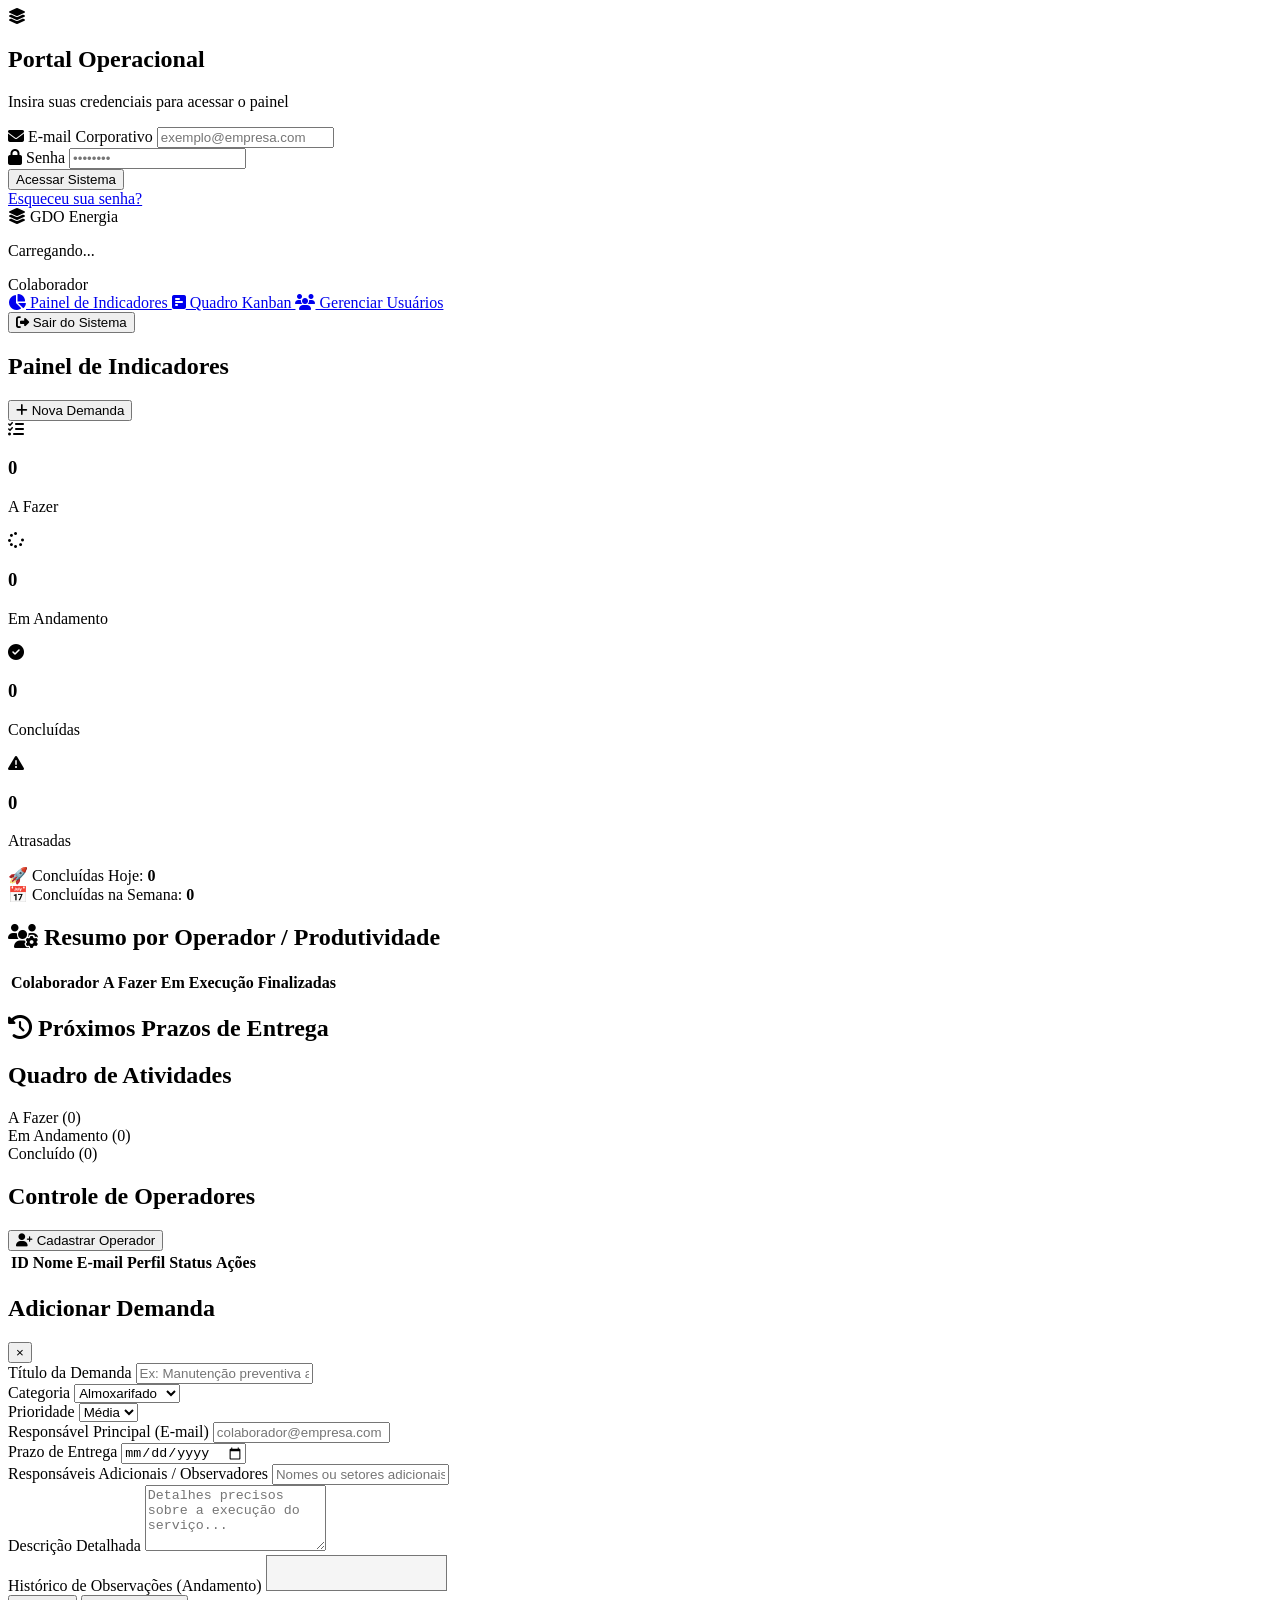
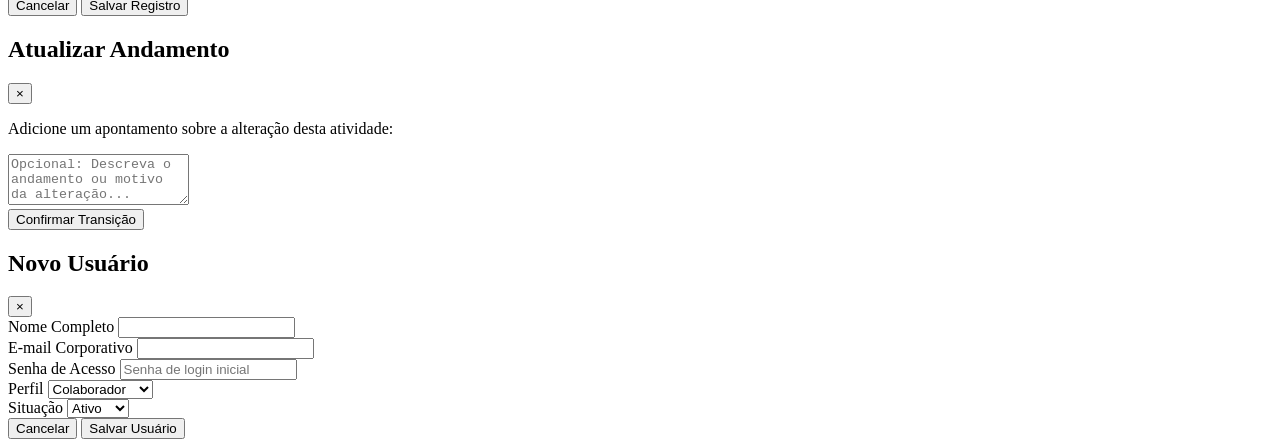
==== index.html @ 44f2352e "Add files via upload" ====
<!DOCTYPE html>
<html lang="pt-BR">
<head>
  <meta charset="UTF-8">
  <meta name="viewport" content="width=device-width, initial-scale=1.0">
  <title>Gestão de Demandas Operacionais</title>
  <link rel="stylesheet" href="css/style.css">
  <link rel="stylesheet" href="https://cdnjs.cloudflare.com/ajax/libs/font-awesome/6.4.0/css/all.min.css">
</head>
<body>

  <div id="screen-login" class="login-container">
    <div class="login-box">
      <div class="login-header">
        <i class="fa-solid fa-layer-group logo-icon"></i>
        <h2>Portal Operacional</h2>
        <p>Insira suas credenciais para acessar o painel</p>
      </div>
      <form id="form-login">
        <div class="form-group">
          <label><i class="fa-solid fa-envelope"></i> E-mail Corporativo</label>
          <input type="email" id="login-email" required placeholder="exemplo@empresa.com">
        </div>
        <div class="form-group">
          <label><i class="fa-solid fa-lock"></i> Senha</label>
          <input type="password" id="login-senha" required placeholder="••••••••">
        </div>
        <button type="submit" class="btn-primary btn-block">Acessar Sistema</button>
      </form>
      <div class="login-footer">
        <a href="#" id="btn-recovery">Esqueceu sua senha?</a>
      </div>
    </div>
  </div>

  <div id="main-layout" class="main-layout hidden">
    
    <aside class="sidebar">
      <div class="sidebar-brand">
        <i class="fa-solid fa-layer-group"></i>
        <span>GDO Energia</span>
      </div>
      <div class="user-profile-info">
        <p id="user-display-name">Carregando...</p>
        <span id="user-display-perfil" class="badge-perfil">Colaborador</span>
      </div>
      <nav class="sidebar-menu">
        <a href="#" class="menu-item active" data-target="view-dashboard" id="menu-dash">
          <i class="fa-solid fa-chart-pie"></i> Painel de Indicadores
        </a>
        <a href="#" class="menu-item" data-target="view-kanban">
          <i class="fa-solid fa-square-poll-horizontal"></i> Quadro Kanban
        </a>
        <a href="#" class="menu-item adm-only" data-target="view-usuarios">
          <i class="fa-solid fa-users"></i> Gerenciar Usuários
        </a>
      </nav>
      <button id="btn-logout" class="btn-logout">
        <i class="fa-solid fa-right-from-bracket"></i> Sair do Sistema
      </button>
    </aside>

    <main class="content-area">
      
      <section id="view-dashboard" class="view-section">
        <header class="section-header">
          <h1>Painel de Indicadores</h1>
          <button id="btn-nova-demanda" class="btn-primary adm-only">
            <i class="fa-solid fa-plus"></i> Nova Demanda
          </button>
        </header>

        <div class="metrics-grid">
          <div class="card-metric">
            <div class="metric-icon blue"><i class="fa-solid fa-list-check"></i></div>
            <div class="metric-data"><h3 id="m-abertas">0</h3><p>A Fazer</p></div>
          </div>
          <div class="card-metric">
            <div class="metric-icon orange"><i class="fa-solid fa-spinner"></i></div>
            <div class="metric-data"><h3 id="m-andamento">0</h3><p>Em Andamento</p></div>
          </div>
          <div class="card-metric">
            <div class="metric-icon green"><i class="fa-solid fa-circle-check"></i></div>
            <div class="metric-data"><h3 id="m-concluidas">0</h3><p>Concluídas</p></div>
          </div>
          <div class="card-metric urgent">
            <div class="metric-icon red"><i class="fa-solid fa-triangle-exclamation"></i></div>
            <div class="metric-data"><h3 id="m-atrasadas">0</h3><p>Atrasadas</p></div>
          </div>
        </div>

        <div class="metrics-grid sub-metrics">
          <div class="card-sub-metric">🚀 Concluídas Hoje: <strong id="m-hoje">0</strong></div>
          <div class="card-sub-metric">📅 Concluídas na Semana: <strong id="m-semana">0</strong></div>
        </div>

        <div class="dashboard-details grid-2x1">
          <div class="data-panel">
            <h2><i class="fa-solid fa-users-gear"></i> Resumo por Operador / Produtividade</h2>
            <div class="table-responsive">
              <table id="table-produtividade">
                <thead>
                  <tr>
                    <th>Colaborador</th>
                    <th>A Fazer</th>
                    <th>Em Execução</th>
                    <th>Finalizadas</th>
                  </tr>
                </thead>
                <tbody></tbody>
              </table>
            </div>
          </div>
          <div class="data-panel">
            <h2><i class="fa-solid fa-clock-rotate-left"></i> Próximos Prazos de Entrega</h2>
            <div id="lista-prazos" class="prazos-lista"></div>
          </div>
        </div>
      </section>

      <section id="view-kanban" class="view-section hidden">
        <header class="section-header">
          <h1>Quadro de Atividades</h1>
        </header>
        <div class="kanban-board">
          <div class="kanban-column" data-status="A Fazer">
            <div class="column-header border-todo">A Fazer (<span id="count-todo">0</span>)</div>
            <div class="kanban-cards" id="col-todo"></div>
          </div>
          <div class="kanban-column" data-status="Em Andamento">
            <div class="column-header border-doing">Em Andamento (<span id="count-doing">0</span>)</div>
            <div class="kanban-cards" id="col-doing"></div>
          </div>
          <div class="kanban-column" data-status="Concluído">
            <div class="column-header border-done">Concluído (<span id="count-done">0</span>)</div>
            <div class="kanban-cards" id="col-done"></div>
          </div>
        </div>
      </section>

      <section id="view-usuarios" class="view-section hidden adm-only">
        <header class="section-header">
          <h1>Controle de Operadores</h1>
          <button id="btn-novo-usuario" class="btn-primary">
            <i class="fa-solid fa-user-plus"></i> Cadastrar Operador
          </button>
        </header>
        <div class="data-panel">
          <div class="table-responsive">
            <table id="table-users">
              <thead>
                <tr>
                  <th>ID</th>
                  <th>Nome</th>
                  <th>E-mail</th>
                  <th>Perfil</th>
                  <th>Status</th>
                  <th>Ações</th>
                </tr>
              </thead>
              <tbody></tbody>
            </table>
          </div>
        </div>
      </section>
    </main>
  </div>

  <div id="modal-demanda" class="modal hidden">
    <div class="modal-content">
      <header class="modal-header">
        <h2 id="modal-demanda-titulo">Adicionar Demanda</h2>
        <button class="close-modal">&times;</button>
      </header>
      <form id="form-demanda">
        <input type="hidden" id="demanda-id">
        <div class="form-group">
          <label>Título da Demanda</label>
          <input type="text" id="demanda-titulo-input" required placeholder="Ex: Manutenção preventiva ar condicionado sala 02">
        </div>
        <div class="form-row">
          <div class="form-group">
            <label>Categoria</label>
            <select id="demanda-categoria" required>
              <option value="Almoxarifado">Almoxarifado</option>
              <option value="Logística">Logística</option>
              <option value="Manutenção">Manutenção</option>
              <option value="Compras">Compras</option>
              <option value="Administrativo">Administrativo</option>
            </select>
          </div>
          <div class="form-group">
            <label>Prioridade</label>
            <select id="demanda-prioridade" required>
              <option value="Baixa">Baixa</option>
              <option value="Média" selected>Média</option>
              <option value="Alta">Alta</option>
            </select>
          </div>
        </div>
        <div class="form-row">
          <div class="form-group">
            <label>Responsável Principal (E-mail)</label>
            <input type="email" id="demanda-responsavel" required placeholder="colaborador@empresa.com">
          </div>
          <div class="form-group">
            <label>Prazo de Entrega</label>
            <input type="date" id="demanda-prazo" required>
          </div>
        </div>
        <div class="form-group">
          <label>Responsáveis Adicionais / Observadores</label>
          <input type="text" id="demanda-adicionais" placeholder="Nomes ou setores adicionais">
        </div>
        <div class="form-group">
          <label>Descrição Detalhada</label>
          <textarea id="demanda-descricao" rows="4" placeholder="Detalhes precisos sobre a execução do serviço..."></textarea>
        </div>
        <div class="form-group">
          <label>Histórico de Observações (Andamento)</label>
          <textarea id="demanda-observacoes-fixas" readonly rows="2" style="background:#f5f5f5; resize:none;"></textarea>
        </div>
        <footer class="modal-footer">
          <button type="button" class="btn-secondary close-modal">Cancelar</button>
          <button type="submit" class="btn-primary">Salvar Registro</button>
        </footer>
      </form>
    </div>
  </div>

  <div id="modal-status-obs" class="modal hidden">
    <div class="modal-content modal-small">
      <header class="modal-header">
        <h2>Atualizar Andamento</h2>
        <button class="close-modal">&times;</button>
      </header>
      <div class="modal-body">
        <p>Adicione um apontamento sobre a alteração desta atividade:</p>
        <textarea id="status-obs-text" rows="3" placeholder="Opcional: Descreva o andamento ou motivo da alteração..."></textarea>
      </div>
      <footer class="modal-footer">
        <button id="btn-status-confirmar" class="btn-primary btn-block">Confirmar Transição</button>
      </footer>
    </div>
  </div>

  <div id="modal-usuario" class="modal hidden">
    <div class="modal-content modal-small">
      <header class="modal-header">
        <h2 id="modal-user-titulo">Novo Usuário</h2>
        <button class="close-modal">&times;</button>
      </header>
      <form id="form-usuario">
        <input type="hidden" id="user-id">
        <div class="form-group">
          <label>Nome Completo</label>
          <input type="text" id="user-nome" required>
        </div>
        <div class="form-group">
          <label>E-mail Corporativo</label>
          <input type="email" id="user-email" required>
        </div>
        <div class="form-group">
          <label>Senha de Acesso</label>
          <input type="text" id="user-senha" required placeholder="Senha de login inicial">
        </div>
        <div class="form-row">
          <div class="form-group">
            <label>Perfil</label>
            <select id="user-perfil" required>
              <option value="Colaborador">Colaborador</option>
              <option value="Administrador">Administrador</option>
            </select>
          </div>
          <div class="form-group">
            <label>Situação</label>
            <select id="user-status" required>
              <option value="Ativo">Ativo</option>
              <option value="Inativo">Inativo</option>
            </select>
          </div>
        </div>
        <footer class="modal-footer">
          <button type="button" class="btn-secondary close-modal">Cancelar</button>
          <button type="submit" class="btn-primary">Salvar Usuário</button>
        </footer>
      </form>
    </div>
  </div>

  <script src="js/app.js"></script>
</body>
</html>
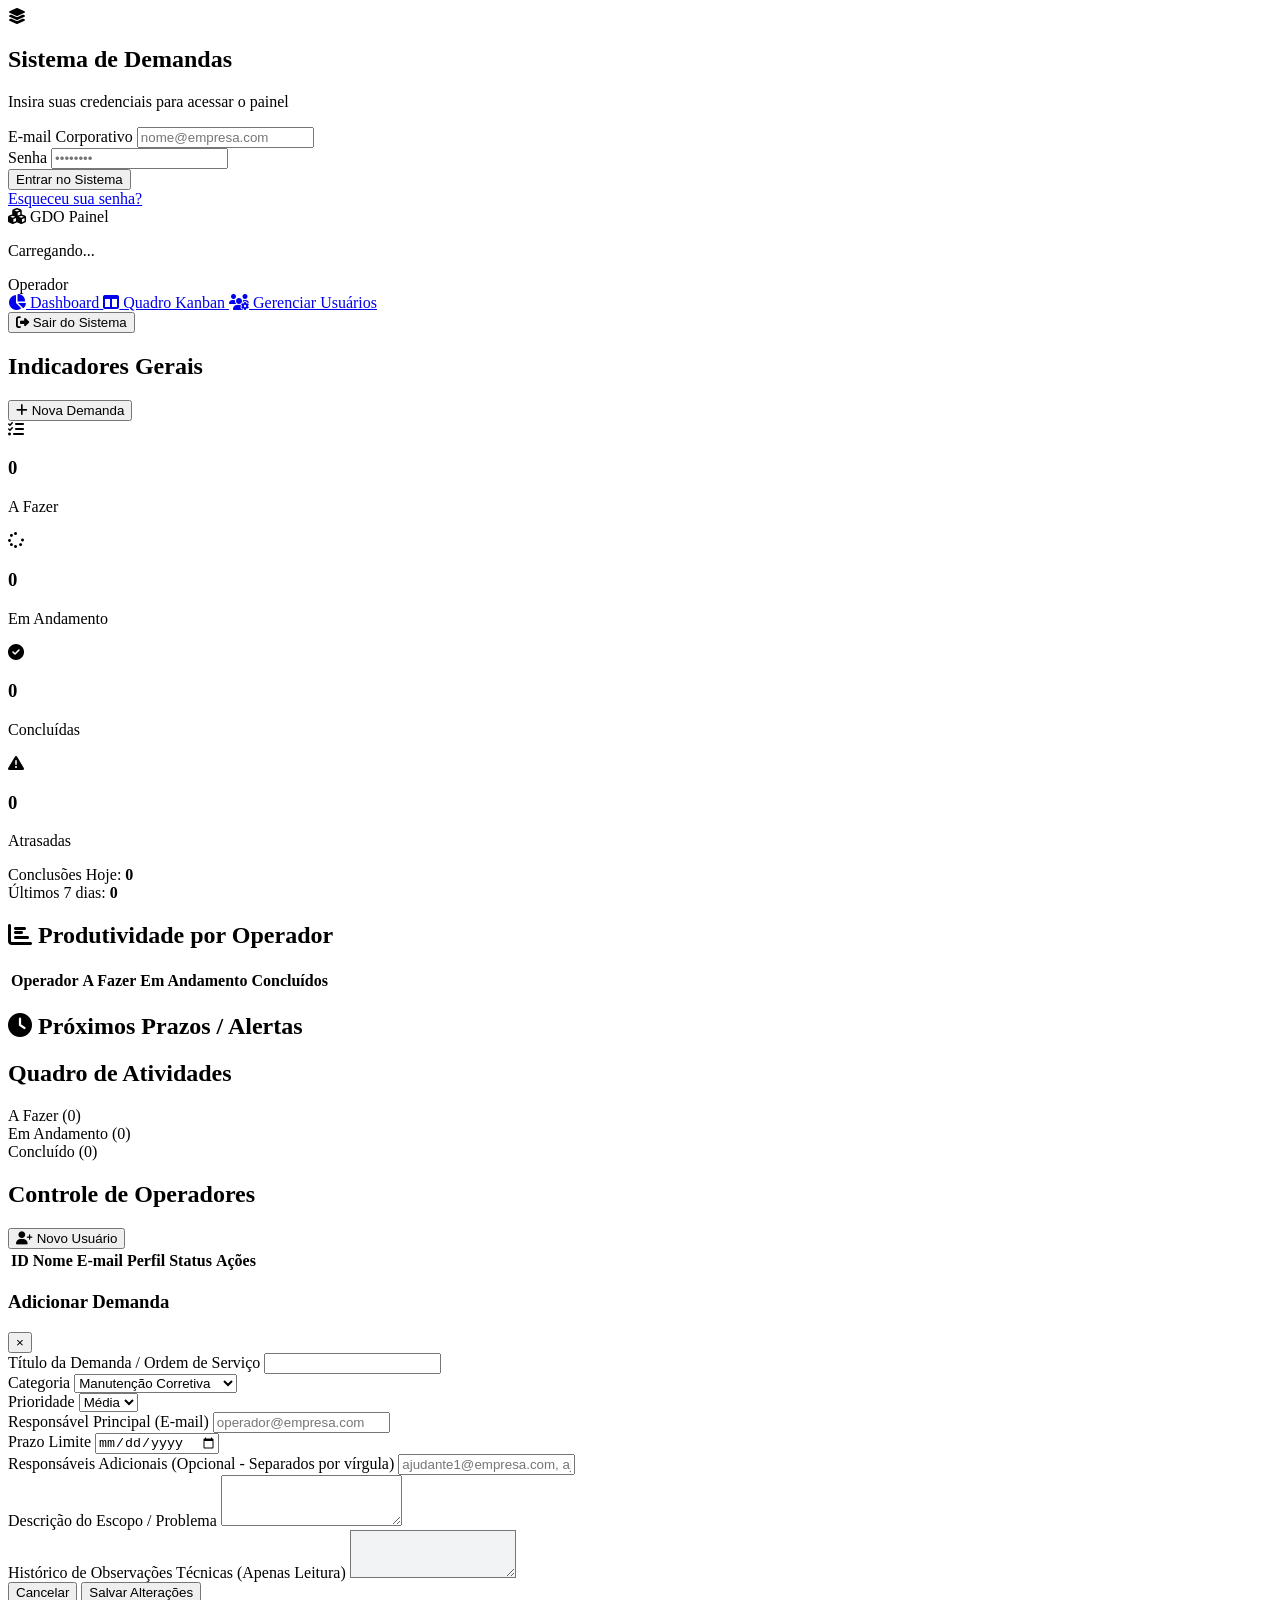
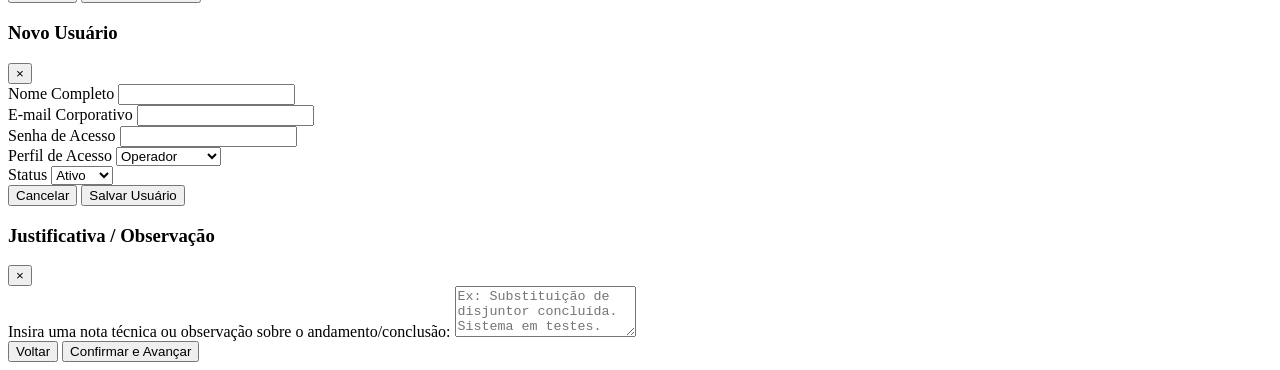
==== commit dc80782f: "Add files via upload" ====
--- a/index.html
+++ b/index.html
@@ -3,73 +3,80 @@
 <head>
   <meta charset="UTF-8">
   <meta name="viewport" content="width=device-width, initial-scale=1.0">
-  <title>Gestão de Demandas Operacionais</title>
+  <title>Sistema de Gestão de Demandas</title>
+  <!-- Link para o CSS que está na pasta css/ -->
   <link rel="stylesheet" href="css/style.css">
+  <!-- FontAwesome para os ícones modernos -->
   <link rel="stylesheet" href="https://cdnjs.cloudflare.com/ajax/libs/font-awesome/6.4.0/css/all.min.css">
 </head>
 <body>
 
+  <!-- TELA DE LOGIN -->
   <div id="screen-login" class="login-container">
     <div class="login-box">
       <div class="login-header">
-        <i class="fa-solid fa-layer-group logo-icon"></i>
-        <h2>Portal Operacional</h2>
+        <div class="logo-icon"><i class="fa-solid fa-layer-group"></i></div>
+        <h2>Sistema de Demandas</h2>
         <p>Insira suas credenciais para acessar o painel</p>
       </div>
       <form id="form-login">
         <div class="form-group">
-          <label><i class="fa-solid fa-envelope"></i> E-mail Corporativo</label>
-          <input type="email" id="login-email" required placeholder="exemplo@empresa.com">
-        </div>
-        <div class="form-group">
-          <label><i class="fa-solid fa-lock"></i> Senha</label>
-          <input type="password" id="login-senha" required placeholder="••••••••">
-        </div>
-        <button type="submit" class="btn-primary btn-block">Acessar Sistema</button>
+          <label for="login-email">E-mail Corporativo</label>
+          <input type="email" id="login-email" placeholder="nome@empresa.com" required>
+        </div>
+        <div class="form-group">
+          <label for="login-senha">Senha</label>
+          <input type="password" id="login-senha" placeholder="••••••••" required>
+        </div>
+        <button type="submit" class="btn-primary btn-block">Entrar no Sistema</button>
+        <div class="login-footer">
+          <a href="#" id="btn-recovery">Esqueceu sua senha?</a>
+        </div>
       </form>
-      <div class="login-footer">
-        <a href="#" id="btn-recovery">Esqueceu sua senha?</a>
-      </div>
     </div>
   </div>
 
+  <!-- LAYOUT PRINCIPAL (DASHBOARD) -->
   <div id="main-layout" class="main-layout hidden">
-    
+    <!-- BARRA LATERAL (SIDEBAR) -->
     <aside class="sidebar">
       <div class="sidebar-brand">
-        <i class="fa-solid fa-layer-group"></i>
-        <span>GDO Energia</span>
+        <i class="fa-solid fa-cubes"></i>
+        <span>GDO Painel</span>
       </div>
       <div class="user-profile-info">
         <p id="user-display-name">Carregando...</p>
-        <span id="user-display-perfil" class="badge-perfil">Colaborador</span>
+        <span id="user-display-perfil" class="badge-perfil">Operador</span>
       </div>
       <nav class="sidebar-menu">
-        <a href="#" class="menu-item active" data-target="view-dashboard" id="menu-dash">
-          <i class="fa-solid fa-chart-pie"></i> Painel de Indicadores
+        <a href="#" class="menu-item active" data-target="view-dashboard">
+          <i class="fa-solid fa-chart-pie"></i> Dashboard
         </a>
         <a href="#" class="menu-item" data-target="view-kanban">
-          <i class="fa-solid fa-square-poll-horizontal"></i> Quadro Kanban
+          <i class="fa-solid fa-table-columns"></i> Quadro Kanban
         </a>
         <a href="#" class="menu-item adm-only" data-target="view-usuarios">
-          <i class="fa-solid fa-users"></i> Gerenciar Usuários
+          <i class="fa-solid fa-users-gear"></i> Gerenciar Usuários
         </a>
       </nav>
-      <button id="btn-logout" class="btn-logout">
+      <button id="btn-logout" class="menu-item btn-logout">
         <i class="fa-solid fa-right-from-bracket"></i> Sair do Sistema
       </button>
     </aside>
 
+    <!-- ÁREA DE CONTEÚDO DINÂMICO -->
     <main class="content-area">
       
+      <!-- SEÇÃO 1: DASHBOARD -->
       <section id="view-dashboard" class="view-section">
-        <header class="section-header">
-          <h1>Painel de Indicadores</h1>
+        <div class="section-header">
+          <h1>Indicadores Gerais</h1>
           <button id="btn-nova-demanda" class="btn-primary adm-only">
             <i class="fa-solid fa-plus"></i> Nova Demanda
           </button>
-        </header>
-
+        </div>
+        
+        <!-- CARDS DE MÉTRICAS -->
         <div class="metrics-grid">
           <div class="card-metric">
             <div class="metric-icon blue"><i class="fa-solid fa-list-check"></i></div>
@@ -90,61 +97,67 @@
         </div>
 
         <div class="metrics-grid sub-metrics">
-          <div class="card-sub-metric">🚀 Concluídas Hoje: <strong id="m-hoje">0</strong></div>
-          <div class="card-sub-metric">📅 Concluídas na Semana: <strong id="m-semana">0</strong></div>
-        </div>
-
-        <div class="dashboard-details grid-2x1">
+          <div class="card-sub-metric">Conclusões Hoje: <strong id="m-hoje" style="color:var(--status-done)">0</strong></div>
+          <div class="card-sub-metric">Últimos 7 dias: <strong id="m-semana" style="color:var(--status-todo)">0</strong></div>
+        </div>
+
+        <!-- PAINÉIS DE DADOS -->
+        <div class="grid-2x1">
           <div class="data-panel">
-            <h2><i class="fa-solid fa-users-gear"></i> Resumo por Operador / Produtividade</h2>
+            <h2><i class="fa-solid fa-chart-bar"></i> Produtividade por Operador</h2>
             <div class="table-responsive">
               <table id="table-produtividade">
                 <thead>
                   <tr>
-                    <th>Colaborador</th>
+                    <th>Operador</th>
                     <th>A Fazer</th>
-                    <th>Em Execução</th>
-                    <th>Finalizadas</th>
+                    <th>Em Andamento</th>
+                    <th>Concluídos</th>
                   </tr>
                 </thead>
-                <tbody></tbody>
+                <tbody><!-- Inserido dinamicamente --></tbody>
               </table>
             </div>
           </div>
+          
           <div class="data-panel">
-            <h2><i class="fa-solid fa-clock-rotate-left"></i> Próximos Prazos de Entrega</h2>
-            <div id="lista-prazos" class="prazos-lista"></div>
+            <h2><i class="fa-solid fa-clock"></i> Próximos Prazos / Alertas</h2>
+            <div id="lista-prazos" class="prazos-lista">
+              <!-- Inserido dinamicamente -->
+            </div>
           </div>
         </div>
       </section>
 
+      <!-- SEÇÃO 2: KANBAN -->
       <section id="view-kanban" class="view-section hidden">
-        <header class="section-header">
+        <div class="section-header">
           <h1>Quadro de Atividades</h1>
-        </header>
+        </div>
         <div class="kanban-board">
-          <div class="kanban-column" data-status="A Fazer">
+          <div class="kanban-column">
             <div class="column-header border-todo">A Fazer (<span id="count-todo">0</span>)</div>
-            <div class="kanban-cards" id="col-todo"></div>
-          </div>
-          <div class="kanban-column" data-status="Em Andamento">
+            <div id="col-todo" class="kanban-cards"></div>
+          </div>
+          <div class="kanban-column">
             <div class="column-header border-doing">Em Andamento (<span id="count-doing">0</span>)</div>
-            <div class="kanban-cards" id="col-doing"></div>
-          </div>
-          <div class="kanban-column" data-status="Concluído">
+            <div id="col-doing" class="kanban-cards"></div>
+          </div>
+          <div class="kanban-column">
             <div class="column-header border-done">Concluído (<span id="count-done">0</span>)</div>
-            <div class="kanban-cards" id="col-done"></div>
+            <div id="col-done" class="kanban-cards"></div>
           </div>
         </div>
       </section>
 
-      <section id="view-usuarios" class="view-section hidden adm-only">
-        <header class="section-header">
+      <!-- SEÇÃO 3: USUÁRIOS -->
+      <section id="view-usuarios" class="view-section hidden">
+        <div class="section-header">
           <h1>Controle de Operadores</h1>
           <button id="btn-novo-usuario" class="btn-primary">
-            <i class="fa-solid fa-user-plus"></i> Cadastrar Operador
+            <i class="fa-solid fa-user-plus"></i> Novo Usuário
           </button>
-        </header>
+        </div>
         <div class="data-panel">
           <div class="table-responsive">
             <table id="table-users">
@@ -158,35 +171,37 @@
                   <th>Ações</th>
                 </tr>
               </thead>
-              <tbody></tbody>
+              <tbody><!-- Inserido dinamicamente --></tbody>
             </table>
           </div>
         </div>
       </section>
+
     </main>
   </div>
 
+  <!-- MODAL: DEMANDA (CADASTRO/EDIÇÃO) -->
   <div id="modal-demanda" class="modal hidden">
     <div class="modal-content">
-      <header class="modal-header">
-        <h2 id="modal-demanda-titulo">Adicionar Demanda</h2>
+      <div class="modal-header">
+        <h3 id="modal-demanda-titulo">Adicionar Demanda</h3>
         <button class="close-modal">&times;</button>
-      </header>
+      </div>
       <form id="form-demanda">
         <input type="hidden" id="demanda-id">
         <div class="form-group">
-          <label>Título da Demanda</label>
-          <input type="text" id="demanda-titulo-input" required placeholder="Ex: Manutenção preventiva ar condicionado sala 02">
+          <label>Título da Demanda / Ordem de Serviço</label>
+          <input type="text" id="demanda-titulo-input" required>
         </div>
         <div class="form-row">
           <div class="form-group">
             <label>Categoria</label>
             <select id="demanda-categoria" required>
-              <option value="Almoxarifado">Almoxarifado</option>
-              <option value="Logística">Logística</option>
-              <option value="Manutenção">Manutenção</option>
-              <option value="Compras">Compras</option>
-              <option value="Administrativo">Administrativo</option>
+              <option value="Manutenção Corretiva">Manutenção Corretiva</option>
+              <option value="Manutenção Preventiva">Manutenção Preventiva</option>
+              <option value="Inspeção de Segurança">Inspeção de Segurança</option>
+              <option value="Instalação/Projetos">Instalação/Projetos</option>
+              <option value="Outros">Outros</option>
             </select>
           </div>
           <div class="form-group">
@@ -201,55 +216,40 @@
         <div class="form-row">
           <div class="form-group">
             <label>Responsável Principal (E-mail)</label>
-            <input type="email" id="demanda-responsavel" required placeholder="colaborador@empresa.com">
-          </div>
-          <div class="form-group">
-            <label>Prazo de Entrega</label>
+            <input type="email" id="demanda-responsavel" placeholder="operador@empresa.com" required>
+          </div>
+          <div class="form-group">
+            <label>Prazo Limite</label>
             <input type="date" id="demanda-prazo" required>
           </div>
         </div>
         <div class="form-group">
-          <label>Responsáveis Adicionais / Observadores</label>
-          <input type="text" id="demanda-adicionais" placeholder="Nomes ou setores adicionais">
-        </div>
-        <div class="form-group">
-          <label>Descrição Detalhada</label>
-          <textarea id="demanda-descricao" rows="4" placeholder="Detalhes precisos sobre a execução do serviço..."></textarea>
-        </div>
-        <div class="form-group">
-          <label>Histórico de Observações (Andamento)</label>
-          <textarea id="demanda-observacoes-fixas" readonly rows="2" style="background:#f5f5f5; resize:none;"></textarea>
-        </div>
-        <footer class="modal-footer">
+          <label>Responsáveis Adicionais (Opcional - Separados por vírgula)</label>
+          <input type="text" id="demanda-adicionais" placeholder="ajudante1@empresa.com, ajudante2@empresa.com">
+        </div>
+        <div class="form-group">
+          <label>Descrição do Escopo / Problema</label>
+          <textarea id="demanda-descricao" rows="3" required></textarea>
+        </div>
+        <div class="form-group">
+          <label>Histórico de Observações Técnicas (Apenas Leitura)</label>
+          <textarea id="demanda-observacoes-fixas" rows="3" readonly style="background:#f1f3f5; color:#555; font-size:12px;"></textarea>
+        </div>
+        <div class="modal-footer">
           <button type="button" class="btn-secondary close-modal">Cancelar</button>
-          <button type="submit" class="btn-primary">Salvar Registro</button>
-        </footer>
+          <button type="submit" class="btn-primary">Salvar Alterações</button>
+        </div>
       </form>
     </div>
   </div>
 
-  <div id="modal-status-obs" class="modal hidden">
-    <div class="modal-content modal-small">
-      <header class="modal-header">
-        <h2>Atualizar Andamento</h2>
-        <button class="close-modal">&times;</button>
-      </header>
-      <div class="modal-body">
-        <p>Adicione um apontamento sobre a alteração desta atividade:</p>
-        <textarea id="status-obs-text" rows="3" placeholder="Opcional: Descreva o andamento ou motivo da alteração..."></textarea>
-      </div>
-      <footer class="modal-footer">
-        <button id="btn-status-confirmar" class="btn-primary btn-block">Confirmar Transição</button>
-      </footer>
-    </div>
-  </div>
-
+  <!-- MODAL: USUÁRIO (CADASTRO/EDIÇÃO) -->
   <div id="modal-usuario" class="modal hidden">
     <div class="modal-content modal-small">
-      <header class="modal-header">
-        <h2 id="modal-user-titulo">Novo Usuário</h2>
+      <div class="modal-header">
+        <h3 id="modal-user-titulo">Novo Usuário</h3>
         <button class="close-modal">&times;</button>
-      </header>
+      </div>
       <form id="form-usuario">
         <input type="hidden" id="user-id">
         <div class="form-group">
@@ -262,32 +262,53 @@
         </div>
         <div class="form-group">
           <label>Senha de Acesso</label>
-          <input type="text" id="user-senha" required placeholder="Senha de login inicial">
+          <input type="text" id="user-senha" required>
         </div>
         <div class="form-row">
           <div class="form-group">
-            <label>Perfil</label>
+            <label>Perfil de Acesso</label>
             <select id="user-perfil" required>
-              <option value="Colaborador">Colaborador</option>
+              <option value="Operador">Operador</option>
               <option value="Administrador">Administrador</option>
             </select>
           </div>
           <div class="form-group">
-            <label>Situação</label>
+            <label>Status</label>
             <select id="user-status" required>
               <option value="Ativo">Ativo</option>
               <option value="Inativo">Inativo</option>
             </select>
           </div>
         </div>
-        <footer class="modal-footer">
+        <div class="modal-footer">
           <button type="button" class="btn-secondary close-modal">Cancelar</button>
           <button type="submit" class="btn-primary">Salvar Usuário</button>
-        </footer>
+        </div>
       </form>
     </div>
   </div>
 
+  <!-- MODAL: TRANSIÇÃO DE STATUS E OBSERVAÇÃO -->
+  <div id="modal-status-obs" class="modal hidden">
+    <div class="modal-content modal-small">
+      <div class="modal-header">
+        <h3>Justificativa / Observação</h3>
+        <button class="close-modal">&times;</button>
+      </div>
+      <div class="modal-body">
+        <div class="form-group">
+          <label>Insira uma nota técnica ou observação sobre o andamento/conclusão:</label>
+          <textarea id="status-obs-text" rows="3" placeholder="Ex: Substituição de disjuntor concluída. Sistema em testes."></textarea>
+        </div>
+      </div>
+      <div class="modal-footer">
+        <button type="button" class="btn-secondary close-modal">Voltar</button>
+        <button type="button" id="btn-status-confirmar" class="btn-primary">Confirmar e Avançar</button>
+      </div>
+    </div>
+  </div>
+
+  <!-- Link para a lógica do sistema -->
   <script src="js/app.js"></script>
 </body>
 </html>
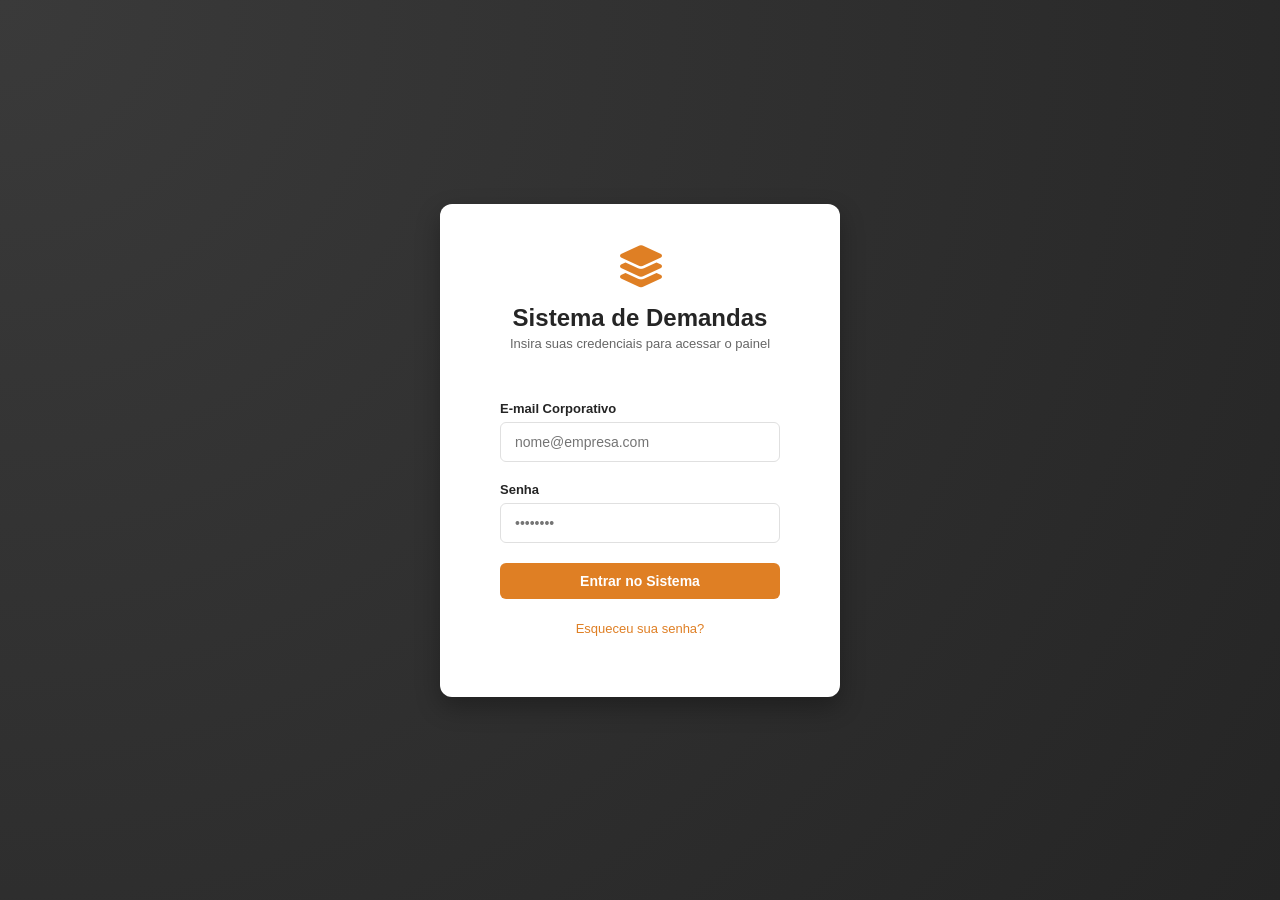
==== commit 165d795d: "Update index.html" ====
--- a/index.html
+++ b/index.html
@@ -311,4 +311,4 @@
   <!-- Link para a lógica do sistema -->
   <script src="js/app.js"></script>
 </body>
-</html>+</html>
--- a/css/style.css
+++ b/css/style.css
@@ -0,0 +1,172 @@
+:root {
+  --primary: #DF7F24;
+  --primary-hover: #c46a1b;
+  --dark: #252525;
+  --light-bg: #F8F9FA;
+  --white: #FFFFFF;
+  --gray-border: #E0E0E0;
+  --text-main: #333333;
+  --text-muted: #666666;
+  --status-todo: #4A90E2;
+  --status-doing: #DF7F24;
+  --status-done: #2ECC71;
+  --danger: #E74C3C;
+}
+
+* {
+  box-sizing: border-box;
+  margin: 0;
+  padding: 0;
+  font-family: 'Segoe UI', Tahoma, Geneva, Verdana, sans-serif;
+}
+
+body {
+  background-color: var(--light-bg);
+  color: var(--text-main);
+  height: 100vh;
+  overflow: hidden;
+}
+
+.hidden { display: none !important; }
+.btn-block { width: 100%; }
+
+button {
+  cursor: pointer;
+  border: none;
+  border-radius: 6px;
+  padding: 10px 16px;
+  font-weight: 600;
+  transition: all 0.2s ease;
+  font-size: 14px;
+}
+
+.btn-primary { background-color: var(--primary); color: var(--white); }
+.btn-primary:hover { background-color: var(--primary-hover); }
+.btn-secondary { background-color: var(--gray-border); color: var(--dark); }
+.btn-secondary:hover { background-color: #ccc; }
+
+/* TELA DE LOGIN */
+.login-container {
+  height: 100vh;
+  display: flex;
+  justify-content: center;
+  align-items: center;
+  background: radial-gradient(circle at top left, #3a3a3a 0%, #252525 100%);
+}
+.login-box {
+  background: var(--white);
+  padding: 40px;
+  border-radius: 12px;
+  width: 100%;
+  max-width: 400px;
+  box-shadow: 0 10px 25px rgba(0,0,0,0.3);
+}
+.login-header { text-align: center; margin-bottom: 30px; }
+.logo-icon { font-size: 42px; color: var(--primary); margin-bottom: 12px; }
+.login-header h2 { color: var(--dark); font-size: 24px; }
+.login-header p { color: var(--text-muted); font-size: 13px; margin-top: 4px; }
+
+/* CAMPOS DE FORMULÁRIO */
+.form-group { margin-bottom: 20px; }
+.form-group label { display: block; font-size: 13px; font-weight: 600; margin-bottom: 6px; color: var(--dark); }
+.form-group input, .form-group select, .form-group textarea {
+  width: 100%; padding: 11px 14px; border: 1px solid var(--gray-border); border-radius: 6px; font-size: 14px; outline: none;
+}
+.form-group input:focus, .form-group select:focus, .form-group textarea:focus { border-color: var(--primary); }
+.form-row { display: grid; grid-template-columns: 1fr 1fr; gap: 15px; }
+.login-footer { text-align: center; margin-top: 20px; }
+.login-footer a { color: var(--primary); text-decoration: none; font-size: 13px; }
+
+/* LAYOUT DASHBOARD */
+.main-layout { display: flex; height: 100vh; width: 100vw; }
+.sidebar {
+  width: 260px; background-color: var(--dark); color: var(--white); display: flex; flex-direction: column; padding: 24px 16px; flex-shrink: 0;
+}
+.sidebar-brand { display: flex; align-items: center; gap: 12px; font-size: 20px; font-weight: 700; color: var(--primary); margin-bottom: 30px; padding-left: 8px; }
+.user-profile-info { background: rgba(255,255,255,0.05); padding: 12px; border-radius: 8px; margin-bottom: 25px; }
+.user-profile-info p { font-size: 14px; font-weight: 600; white-space: nowrap; overflow: hidden; text-overflow: ellipsis; }
+.badge-perfil { display: inline-block; font-size: 11px; background: var(--primary); color: var(--white); padding: 2px 8px; border-radius: 10px; margin-top: 4px; }
+
+.sidebar-menu { display: flex; flex-direction: column; gap: 8px; flex-grow: 1; }
+.menu-item {
+  color: #B3B3B3; text-decoration: none; padding: 12px; border-radius: 6px; display: flex; align-items: center; gap: 12px; font-size: 14px; font-weight: 500; transition: all 0.2s;
+}
+.menu-item:hover, .menu-item.active { background-color: rgba(255,255,255,0.1); color: var(--white); }
+.menu-item.active { border-left: 4px solid var(--primary); background-color: rgba(223, 127, 36, 0.1); }
+.btn-logout { background: transparent; color: #E74C3C; text-align: left; padding: 12px; font-size: 14px; }
+.btn-logout:hover { background: rgba(231, 76, 60, 0.1); }
+
+.content-area { flex-grow: 1; padding: 30px; overflow-y: auto; height: 100vh; }
+.section-header { display: flex; justify-content: space-between; align-items: center; margin-bottom: 25px; border-bottom: 1px solid var(--gray-border); padding-bottom: 15px; }
+.section-header h1 { font-size: 24px; color: var(--dark); }
+
+/* QUADRO METRICAS */
+.metrics-grid { display: grid; grid-template-columns: repeat(auto-fit, minmax(220px, 1fr)); gap: 20px; margin-bottom: 20px; }
+.card-metric { background: var(--white); padding: 20px; border-radius: 8px; display: flex; align-items: center; gap: 20px; box-shadow: 0 2px 8px rgba(0,0,0,0.04); }
+.metric-icon { width: 50px; height: 50px; border-radius: 50%; display: flex; justify-content: center; align-items: center; font-size: 20px; }
+.metric-icon.blue { background: rgba(74,144,226,0.1); color: var(--status-todo); }
+.metric-icon.orange { background: rgba(223,127,36,0.1); color: var(--status-doing); }
+.metric-icon.green { background: rgba(46,204,113,0.1); color: var(--status-done); }
+.metric-icon.red { background: rgba(231,76,60,0.1); color: var(--danger); }
+.card-metric.urgent { border-left: 4px solid var(--danger); }
+.metric-data h3 { font-size: 26px; color: var(--dark); }
+.metric-data p { font-size: 13px; color: var(--text-muted); font-weight: 500; }
+.sub-metrics { grid-template-columns: 1fr 1fr; }
+.card-sub-metric { background: var(--white); padding: 12px; border-radius: 6px; text-align: center; font-size: 14px; box-shadow: 0 2px 4px rgba(0,0,0,0.02); }
+
+/* PANELS & TABLES */
+.grid-2x1 { display: grid; grid-template-columns: 2fr 1fr; gap: 20px; margin-top: 10px; }
+.data-panel { background: var(--white); padding: 20px; border-radius: 8px; box-shadow: 0 2px 8px rgba(0,0,0,0.04); }
+.data-panel h2 { font-size: 16px; margin-bottom: 15px; color: var(--dark); display: flex; align-items: center; gap: 10px; }
+.table-responsive { width: 100%; overflow-x: auto; }
+table { width: 100%; border-collapse: collapse; text-align: left; font-size: 14px; }
+table th { background: #F1F3F5; padding: 12px; font-weight: 600; color: var(--dark); }
+table td { padding: 12px; border-bottom: 1px solid var(--gray-border); }
+
+.prazos-lista { display: flex; flex-direction: column; gap: 10px; }
+.prazo-item { display: flex; justify-content: space-between; padding: 10px; background: var(--light-bg); border-radius: 6px; font-size: 13px; }
+.prazo-item.atrasado { border-left: 3px solid var(--danger); }
+
+/* KANBAN */
+.kanban-board { display: grid; grid-template-columns: repeat(3, 1fr); gap: 20px; height: calc(100vh - 140px); align-items: stretch; }
+.kanban-column { background: #F1F3F5; border-radius: 8px; display: flex; flex-direction: column; padding: 15px; }
+.column-header { font-weight: 700; padding-bottom: 12px; margin-bottom: 15px; font-size: 15px; }
+.border-todo { border-bottom: 3px solid var(--status-todo); color: var(--status-todo); }
+.border-doing { border-bottom: 3px solid var(--status-doing); color: var(--status-doing); }
+.border-done { border-bottom: 3px solid var(--status-done); color: var(--status-done); }
+.kanban-cards { display: flex; flex-direction: column; gap: 12px; overflow-y: auto; flex-grow: 1; padding-right: 4px; }
+
+.card-demanda { background: var(--white); padding: 15px; border-radius: 6px; box-shadow: 0 2px 4px rgba(0,0,0,0.05); display: flex; flex-direction: column; gap: 8px; }
+.card-demanda h4 { font-size: 14px; color: var(--dark); }
+.card-meta { display: flex; justify-content: space-between; font-size: 11px; color: var(--text-muted); font-weight: 500; }
+.badge-prioridade { padding: 2px 6px; border-radius: 4px; font-weight: 600; }
+.badge-prioridade.Alta { background: rgba(231,76,60,0.1); color: var(--danger); }
+.badge-prioridade.Média { background: rgba(223,127,36,0.1); color: var(--primary); }
+.badge-prioridade.Baixa { background: #E0E0E0; color: #555; }
+.card-actions { display: flex; gap: 8px; margin-top: 5px; }
+.btn-card-xs { padding: 5px 8px; font-size: 11px; border-radius: 4px; flex-grow: 1; text-align: center; }
+
+/* MODAIS */
+.modal { position: fixed; top: 0; left: 0; width: 100vw; height: 100vh; background: rgba(0,0,0,0.4); display: flex; justify-content: center; align-items: center; z-index: 1000; backdrop-filter: blur(2px); }
+.modal-content { background: var(--white); border-radius: 10px; width: 90%; max-width: 600px; box-shadow: 0 10px 30px rgba(0,0,0,0.2); animation: slideDown 0.2s ease-out; }
+.modal-small { max-width: 450px; }
+.modal-header { padding: 20px; border-bottom: 1px solid var(--gray-border); display: flex; justify-content: space-between; align-items: center; }
+.close-modal { background: transparent; font-size: 24px; color: var(--text-muted); padding: 0; }
+.modal-body, form { padding: 20px; }
+.modal-footer { padding: 15px 20px; border-top: 1px solid var(--gray-border); display: flex; justify-content: flex-end; gap: 10px; }
+
+@keyframes slideDown { from { transform: translateY(-20px); opacity: 0; } to { transform: translateY(0); opacity: 1; } }
+
+/* RESPONSIVIDADE CELULAR */
+@media(max-width: 768px) {
+  .main-layout { flex-direction: column; }
+  .sidebar { width: 100vw; height: auto; padding: 15px; }
+  .sidebar-brand { margin-bottom: 10px; }
+  .user-profile-info { display: none; }
+  .sidebar-menu { flex-direction: row; flex-wrap: wrap; gap: 4px; }
+  .menu-item { padding: 8px; font-size: 12px; }
+  .content-area { height: auto; overflow-y: visible; padding: 15px; }
+  .grid-2x1 { grid-template-columns: 1fr; }
+  .kanban-board { grid-template-columns: 1fr; height: auto; }
+  .form-row { grid-template-columns: 1fr; gap: 0; }
+}
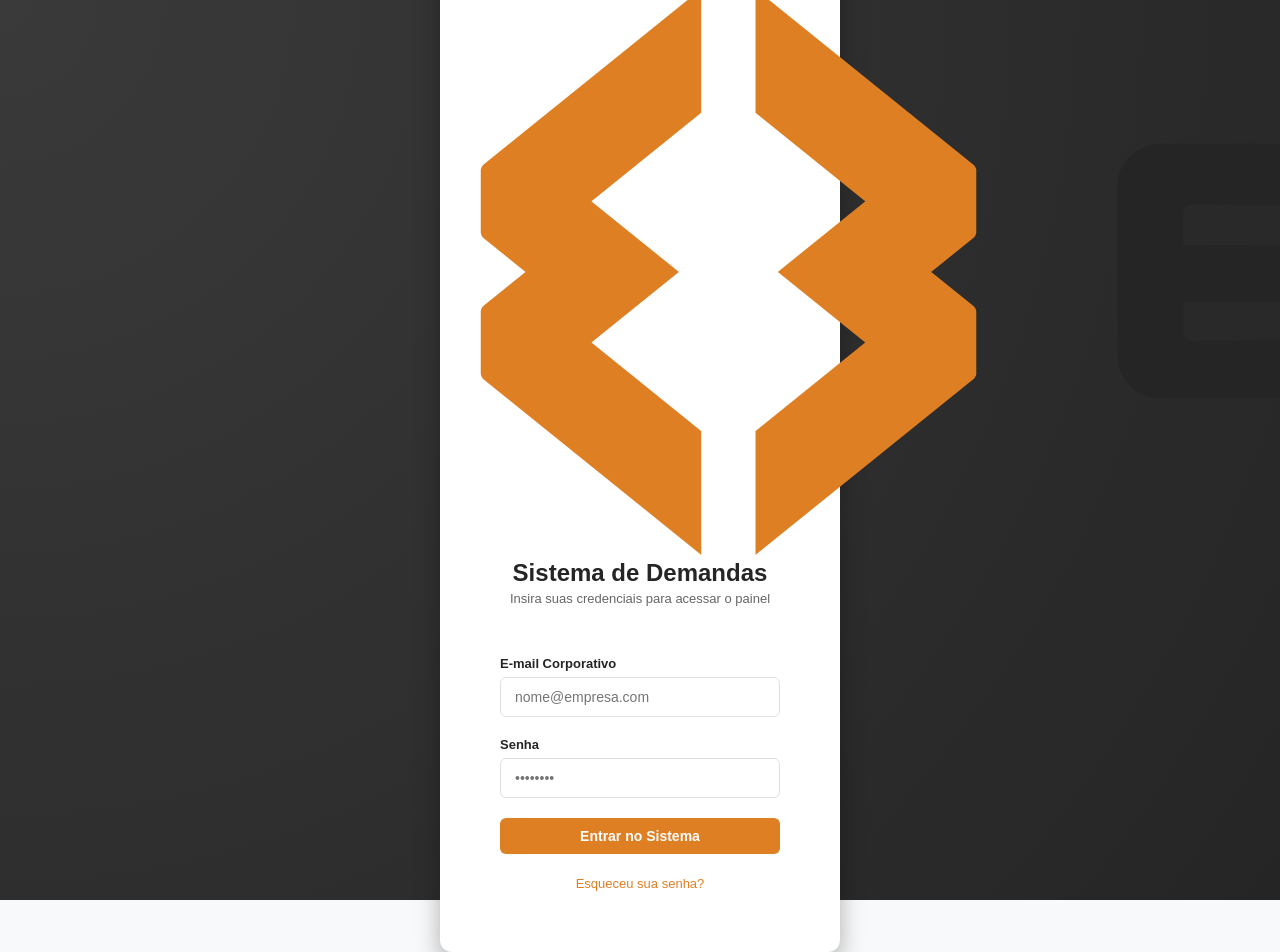
==== commit d99f73bb: "Enhance login screen with logo and HTML structure Updated the login screen with a logo image and imp" ====
--- a/index.html
+++ b/index.html
@@ -13,10 +13,10 @@
 
   <!-- TELA DE LOGIN -->
   <div id="screen-login" class="login-container">
-    <div class="login-box">
-      <div class="login-header">
-        <div class="logo-icon"><i class="fa-solid fa-layer-group"></i></div>
-        <h2>Sistema de Demandas</h2>
+  <div class="login-box">
+    <div class="login-header">
+      <img src="logo.png" alt="Logo Grupo Energia" class="login-logo">
+      <h2>Sistema de Demandas</h2>
         <p>Insira suas credenciais para acessar o painel</p>
       </div>
       <form id="form-login">
